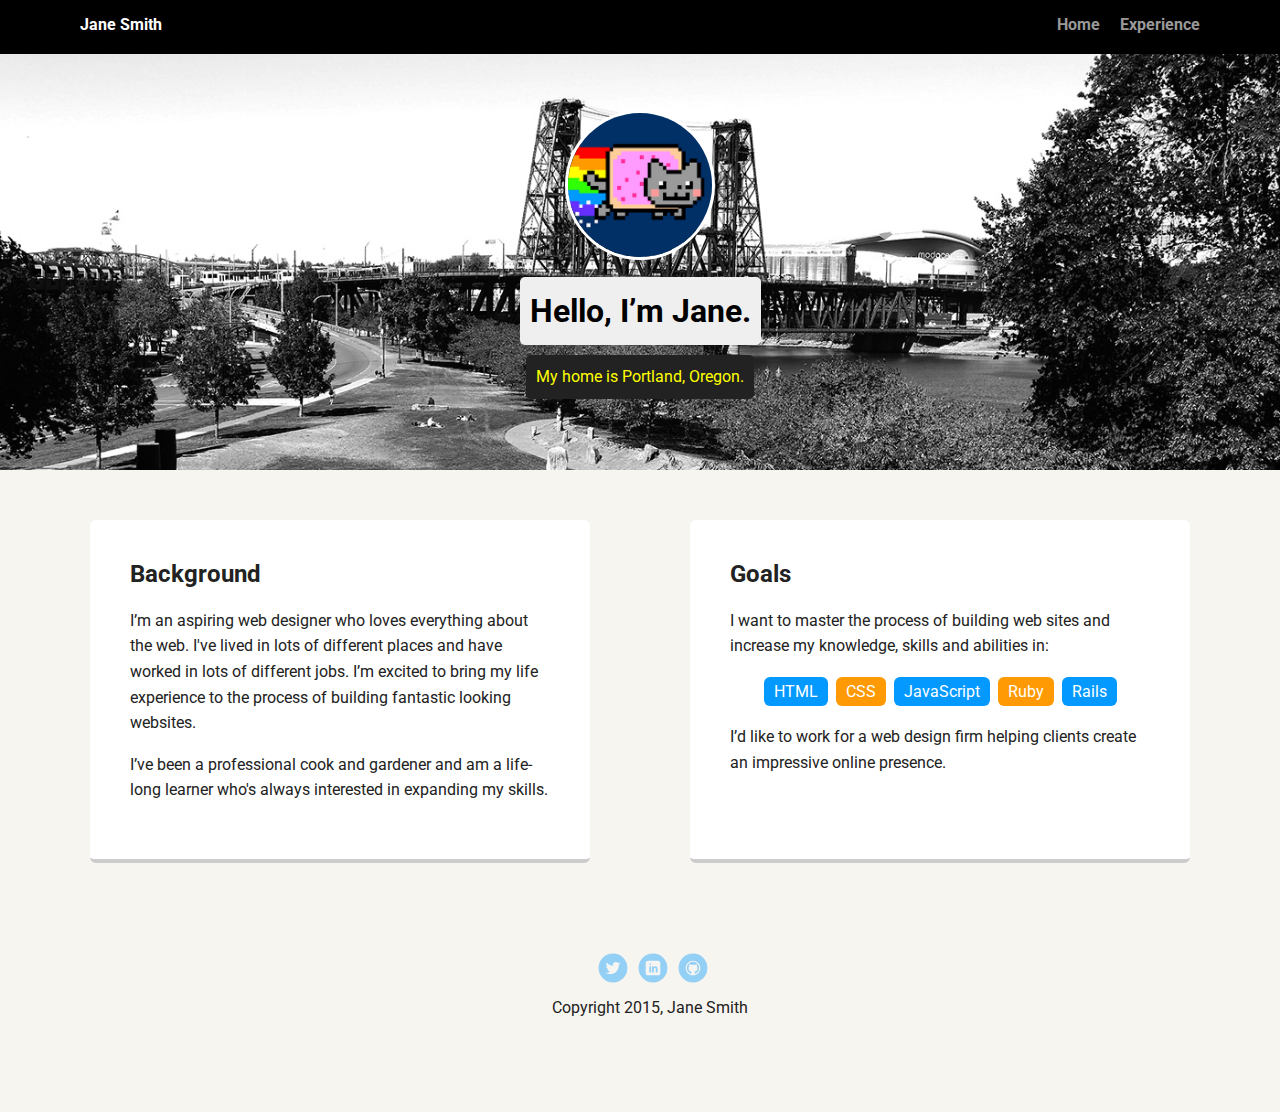
==== index.html @ 94e8486a "organizing files" ====
<!doctype html>
<html lang="en">
<head>
  <meta charset="utf-8">
  <title>Jane Smith's Profile</title>
  <meta name="viewport" content="width=device-width, initial-scale=1.0">
  <link rel="stylesheet" href="styles.css">
  <link href="https://fonts.googleapis.com/css?family=Muli%7CRoboto:400,300,500,700,900" rel="stylesheet"></head>
  <body>

    <div class="main-nav">
        <ul class="nav">
          <li class="name">Jane Smith</li>
          <li><a href="#">Home</a></li>
          <li><a href="#">Experience</a></li>
        </ul>
    </div>

    <header>
      <img src="images/me.png" alt="Drawing of Jane Smith" class="profile-image">
      <h1 class="tag name">Hello, I’m Jane.</h1>
      <p class="tag location">My home is Portland, Oregon.</p>
    </header>

    <main class="flex">
      <div class="card">
        <h2>Background</h2>
        <p>I’m an aspiring web designer who loves everything about the web. I've lived in lots of different places and have worked in lots of different jobs. I’m excited to bring my life experience to the process of building fantastic looking websites.</p>
        <p>I’ve been a professional cook and gardener and am a life-long learner who's always interested in expanding my skills.</p>
      </div> 

      <div class="card">
        <h2>Goals</h2>
        <p>I want to master the process of building web sites and increase my knowledge, skills and abilities in:</p>
        <ul class="skills">
          <li>HTML</li>
          <li>CSS</li>
          <li>JavaScript</li>
          <li>Ruby</li>
          <li>Rails</li>
        </ul>
        <p>I’d like to work for a web design firm helping clients create an impressive online presence.</p>
      </div> 

    </main>
    <footer>
      <ul>
        <li><a href="#" class="social twitter">Twitter</a></li>
        <li><a href="#" class="social linkedin">LinkedIn</a></li>
        <li><a href="#" class="social github">Github</a></li>
      </ul>
      <p class="copyright">Copyright 2015, Jane Smith</p>
    </footer>
  </body>
  </html>
---- styles.css ----
/* Global Layout Set-up */
* { 
  box-sizing: border-box;
}
  
body {
  margin: 0;
  padding: 0;
  text-align: center;
  font-family: 'Roboto', sans-serif;
  color: #222;
  background: #f7f5f0;
}
/* Link Styles */

a {
  text-decoration: none;
  color: #999;
}
a:hover {
  color: #6633ff;
}

/* Section Styles */

.main-nav {
  width: 100%;
  background: black;
  min-height: 30px;
  padding: 10px;
  position: fixed;
  text-align: center;
}
.nav {
  display: flex;
  justify-content: space-around;
  font-weight: 700;
  list-style-type: none;
  margin: 0 auto;
  padding: 0;
}

.nav .name {
    display: block;
    margin-right: auto;
    color: white;
}
.nav li {
  padding: 5px 10px 10px 10px;
}
.nav a {
  transition: all .5s;
}
.nav a:hover {
  color: white
}

header {
  text-align: center;
  background: url('images/portland.jpg') no-repeat top center ;
  background-size: cover;
  overflow: hidden;
  padding-top: 60px;
}
header {
  line-height: 1.5;
}
header .profile-image {
  margin-top: 50px;
  width: 150px;
  height: 150px;
  border-radius: 50%;
  border: 3px solid white;
  transition: all .5s;
}
header .profile-image:hover {
  transform: scale(1.2) rotate(5deg);
}
.tag {
  background-color: #efefef;
  color: black;
  padding: 10px;
  border-radius: 5px;
  display: table;
  margin: 10px auto;
} 
.location {
  background-color: #222;
  color: yellow;
}
.card {
  margin: 30px;
  padding: 20px 40px 40px;
  max-width: 500px;
  text-align: left;
  background: #fff;
  border-bottom: 4px solid #ccc;
  border-radius: 6px;
  transition: all .5s;
}
.card:hover {
  border-color: #ff99ff;
}

ul.skills {
  padding: 0;
  text-align: center;
}

.skills li {
  border-radius: 6px;
  display: inline-block;
  background: #ff9904;
  color: white;
  padding: 5px 10px;
  margin: 2px;
}

.skills li:nth-child(odd) {
  background: #0399ff;
}

footer {
  width: 100%;
  min-height: 30px;
  padding: 20px 0 40px 20px;
}

footer .copyright {
  top: -8px;
  font-size: .75em;
}

footer ul {
  list-style-type: none;
  margin: 0;
  padding: 0;
}

footer ul li {
  display: inline-block;
}

a.social {
  display: inline-block;
  text-indent: -9999px;
  margin-left: 5px;
  width: 30px;
  height: 30px;
  background-size: 30px 30px;
  opacity: .4;
  transition: all .5s;
}
a.twitter {
  background-image: url(images/twitter.svg);
}
a.linkedin {
  background-image: url(images/linkedin.svg);
}
a.github {
  background-image: url(images/github.svg);
}
a.social:hover {
  opacity: 1;
}
.clearfix {
  clear: both;
}

/* Styles for larger screens */
@media screen and (min-width: 720px) {
  
  .flex {
      display: -ms-flexbox;      /* TWEENER - IE 10 */
      display: flex; 
      max-width: 1200px;
      -ms-flex-pack: distribute;
      justify-content: space-around;
      margin: 0 auto;
  }

  header {
    min-height: 470px;
  }

  .nav {
    max-width: 1200px;
    padding: 0 30px;
  }


  main {
    padding-top: 20px;
  }

  main p {
    line-height: 1.6em;
  }

  footer {
    font-size: 1.3em;
    max-width: 1200px;
    margin: 40px auto;
  }

}
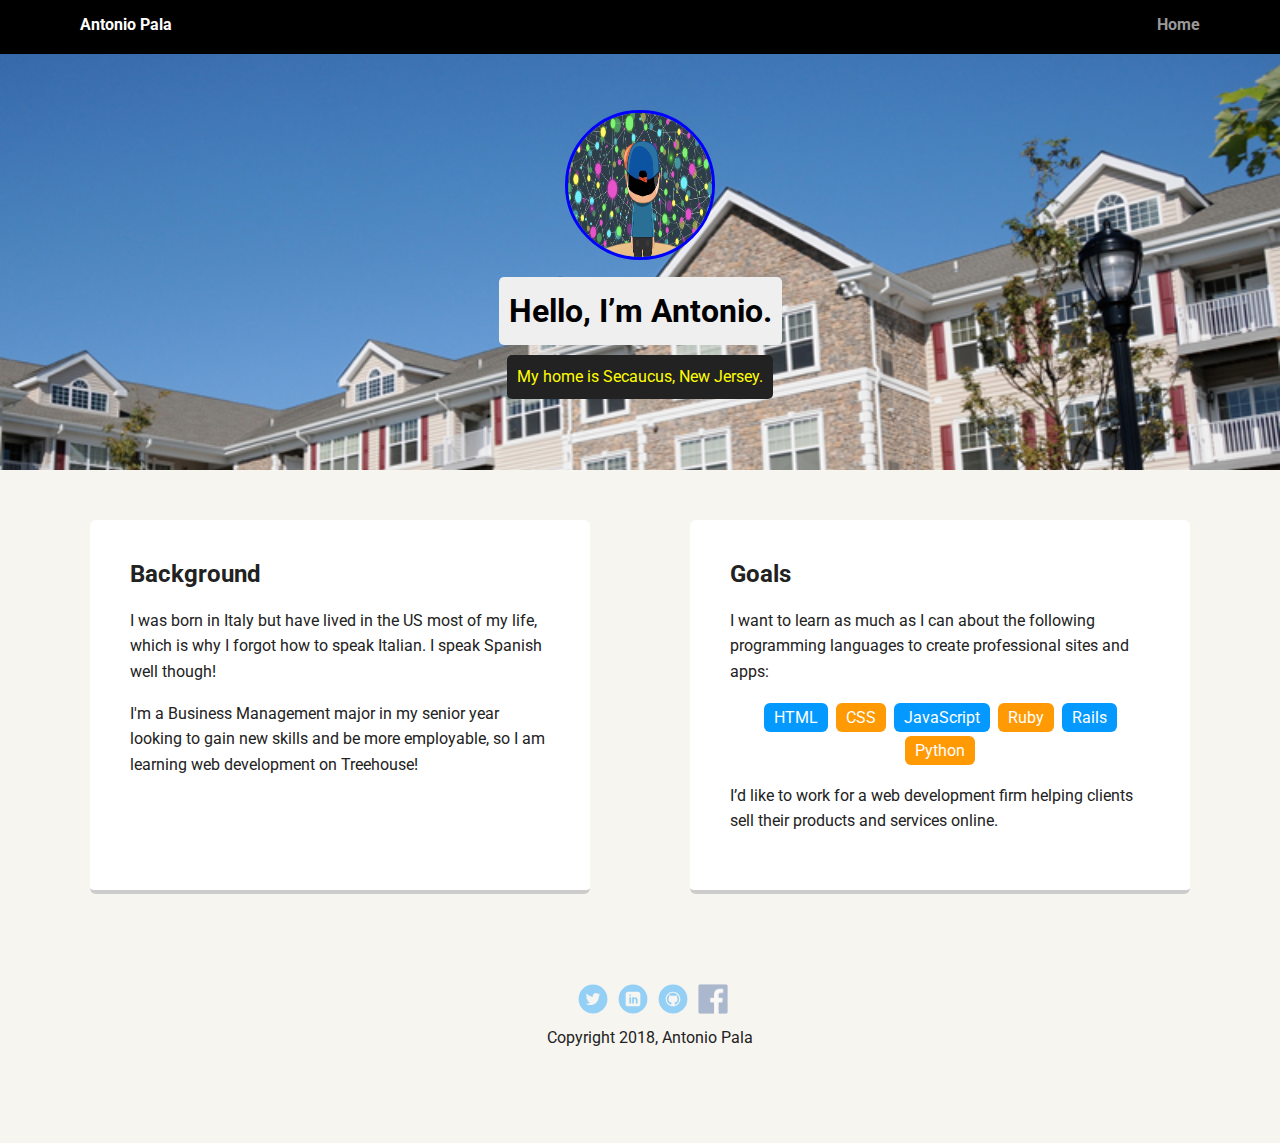
==== commit 31f2a80d: "Finalizing project" ====
--- a/index.html
+++ b/index.html
@@ -2,7 +2,7 @@
 <html lang="en">
 <head>
   <meta charset="utf-8">
-  <title>Jane Smith's Profile</title>
+  <title>Antonio's Profile</title>
   <meta name="viewport" content="width=device-width, initial-scale=1.0">
   <link rel="stylesheet" href="styles.css">
   <link href="https://fonts.googleapis.com/css?family=Muli%7CRoboto:400,300,500,700,900" rel="stylesheet"></head>
@@ -10,46 +10,47 @@
 
     <div class="main-nav">
         <ul class="nav">
-          <li class="name">Jane Smith</li>
-          <li><a href="#">Home</a></li>
-          <li><a href="#">Experience</a></li>
+          <li class="name">Antonio Pala</li>
+          <li><a href="index.html">Home</a></li>
         </ul>
     </div>
 
     <header>
-      <img src="images/me.png" alt="Drawing of Jane Smith" class="profile-image">
-      <h1 class="tag name">Hello, I’m Jane.</h1>
-      <p class="tag location">My home is Portland, Oregon.</p>
+      <img src="images/Coder.png" alt="Picture from children's book about coding" class="profile-image">
+      <h1 class="tag name">Hello, I’m Antonio.</h1>
+      <p class="tag location">My home is Secaucus, New Jersey.</p>
     </header>
 
     <main class="flex">
       <div class="card">
         <h2>Background</h2>
-        <p>I’m an aspiring web designer who loves everything about the web. I've lived in lots of different places and have worked in lots of different jobs. I’m excited to bring my life experience to the process of building fantastic looking websites.</p>
-        <p>I’ve been a professional cook and gardener and am a life-long learner who's always interested in expanding my skills.</p>
-      </div> 
+        <p>I was born in Italy but have lived in the US most of my life, which is why I forgot how to speak Italian. I speak Spanish well though!</p>
+        <p>I'm a Business Management major in my senior year looking to gain new skills and be more employable, so I am learning web development on Treehouse!</p>
+      </div>
 
       <div class="card">
         <h2>Goals</h2>
-        <p>I want to master the process of building web sites and increase my knowledge, skills and abilities in:</p>
+        <p>I want to learn as much as I can about the following programming languages to create professional sites and apps:</p>
         <ul class="skills">
           <li>HTML</li>
           <li>CSS</li>
           <li>JavaScript</li>
           <li>Ruby</li>
           <li>Rails</li>
+          <li>Python</li>
         </ul>
-        <p>I’d like to work for a web design firm helping clients create an impressive online presence.</p>
-      </div> 
+        <p>I’d like to work for a web development firm helping clients sell their products and services online.</p>
+      </div>
 
     </main>
     <footer>
       <ul>
-        <li><a href="#" class="social twitter">Twitter</a></li>
-        <li><a href="#" class="social linkedin">LinkedIn</a></li>
-        <li><a href="#" class="social github">Github</a></li>
+        <li><a href="https://twitter.com/AntonioPala12" class="social twitter">Twitter</a></li>
+        <li><a href="https://www.linkedin.com/in/antonio-pala-8873015a/" class="social linkedin">LinkedIn</a></li>
+        <li><a href="https://github.com/AntonioPala" class="social github">Github</a></li>
+        <li><a href="https://www.facebook.com/antonio.pala.338" class="social fb">Facebook</a></li>
       </ul>
-      <p class="copyright">Copyright 2015, Jane Smith</p>
+      <p class="copyright">Copyright 2018, Antonio Pala</p>
     </footer>
   </body>
   </html>
--- a/styles.css
+++ b/styles.css
@@ -1,8 +1,8 @@
 /* Global Layout Set-up */
-* { 
+* {
   box-sizing: border-box;
 }
-  
+
 body {
   margin: 0;
   padding: 0;
@@ -57,7 +57,7 @@
 
 header {
   text-align: center;
-  background: url('images/portland.jpg') no-repeat top center ;
+  background: url('images/Secaucus.jpg') no-repeat top center ;
   background-size: cover;
   overflow: hidden;
   padding-top: 60px;
@@ -70,11 +70,11 @@
   width: 150px;
   height: 150px;
   border-radius: 50%;
-  border: 3px solid white;
+  border: 3px solid blue;
   transition: all .5s;
 }
 header .profile-image:hover {
-  transform: scale(1.2) rotate(5deg);
+  transform: scale(1.2) rotate(360deg);
 }
 .tag {
   background-color: #efefef;
@@ -83,7 +83,7 @@
   border-radius: 5px;
   display: table;
   margin: 10px auto;
-} 
+}
 .location {
   background-color: #222;
   color: yellow;
@@ -160,6 +160,10 @@
 a.github {
   background-image: url(images/github.svg);
 }
+
+a.fb {
+  background-image: url(images/fb.png)
+}
 a.social:hover {
   opacity: 1;
 }
@@ -169,10 +173,10 @@
 
 /* Styles for larger screens */
 @media screen and (min-width: 720px) {
-  
+
   .flex {
       display: -ms-flexbox;      /* TWEENER - IE 10 */
-      display: flex; 
+      display: flex;
       max-width: 1200px;
       -ms-flex-pack: distribute;
       justify-content: space-around;
@@ -204,4 +208,3 @@
   }
 
 }
-
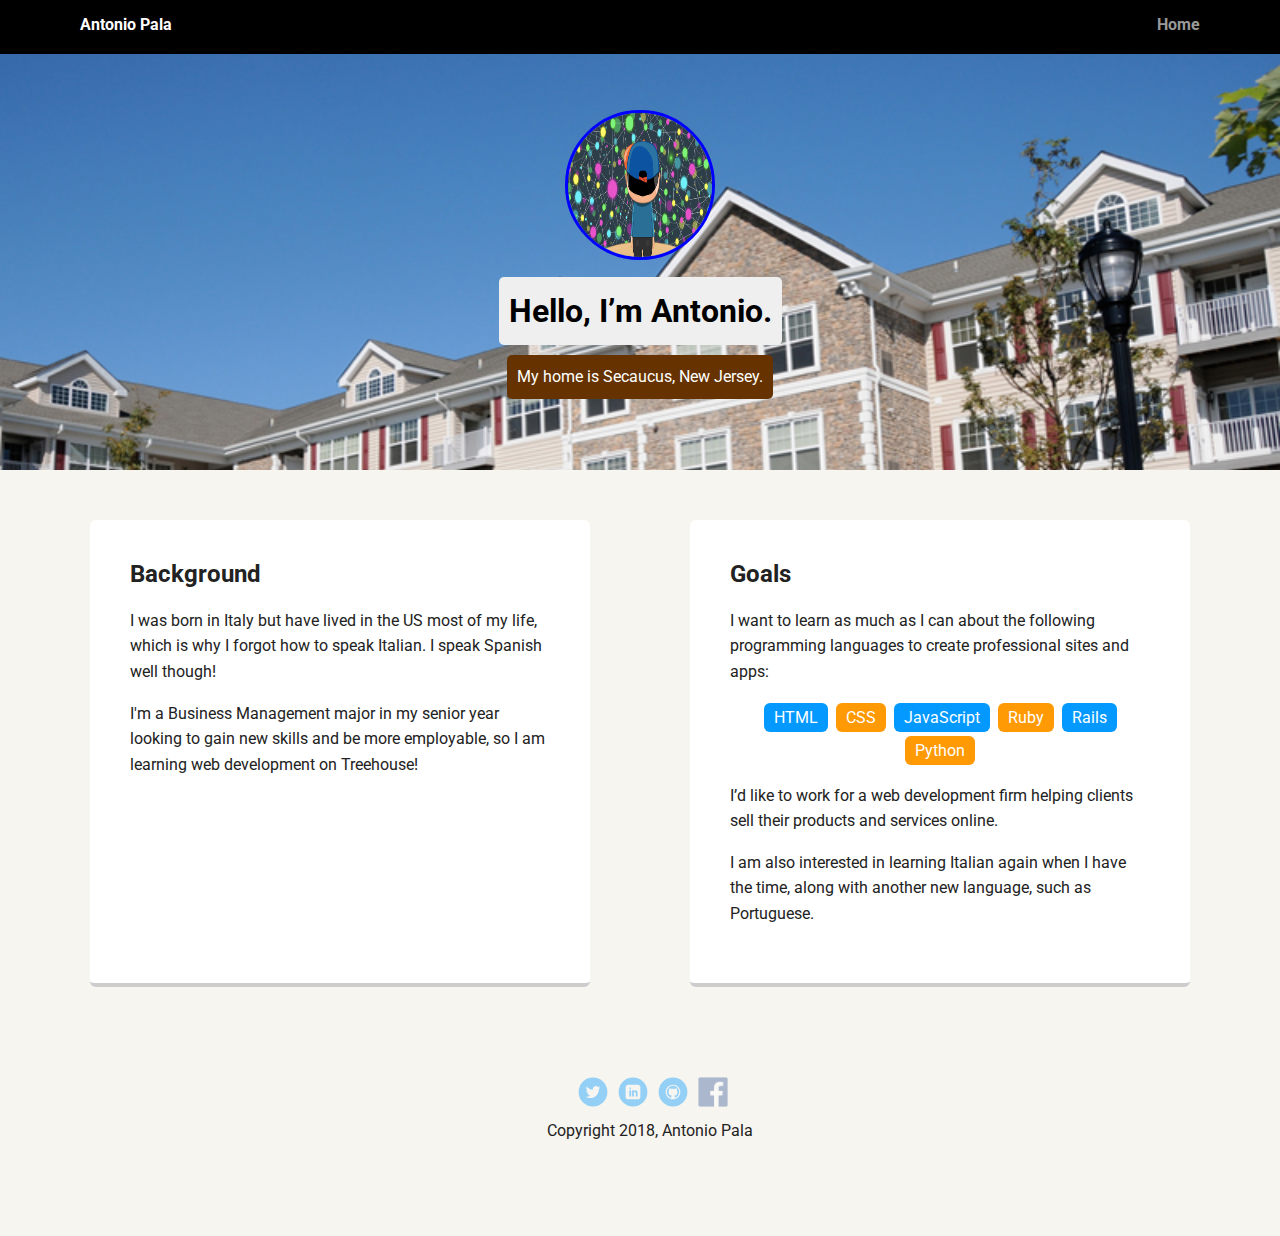
==== commit dbf27c97: "Finalizing project" ====
--- a/index.html
+++ b/index.html
@@ -40,6 +40,7 @@
           <li>Python</li>
         </ul>
         <p>I’d like to work for a web development firm helping clients sell their products and services online.</p>
+        <p>I am also interested in learning Italian again when I have the time, along with another new language, such as Portuguese.
       </div>
 
     </main>
--- a/styles.css
+++ b/styles.css
@@ -85,8 +85,8 @@
   margin: 10px auto;
 }
 .location {
-  background-color: #222;
-  color: yellow;
+  background-color: #663300;
+  color: white;
 }
 .card {
   margin: 30px;
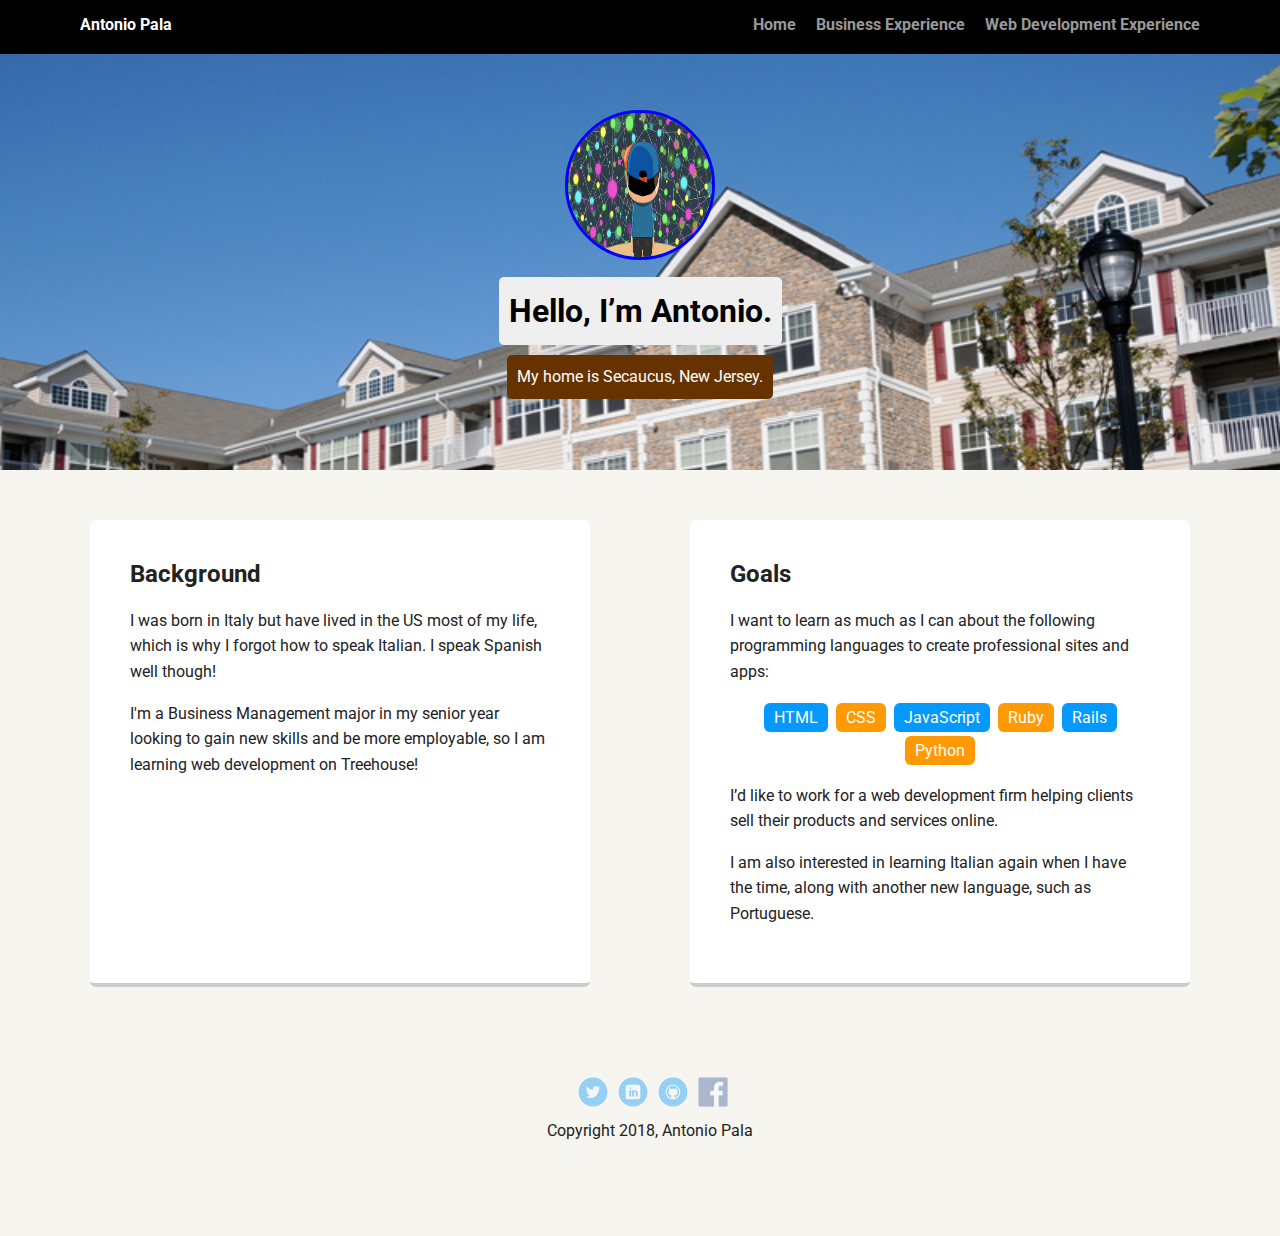
==== commit 19618ed0: "Updated project" ====
--- a/index.html
+++ b/index.html
@@ -12,6 +12,8 @@
         <ul class="nav">
           <li class="name">Antonio Pala</li>
           <li><a href="index.html">Home</a></li>
+          <li><a href="experience.html" target="_blank">Business Experience</a></li>
+          <li><a href="experience2.html" target="_blank">Web Development Experience</a></li>
         </ul>
     </div>
 
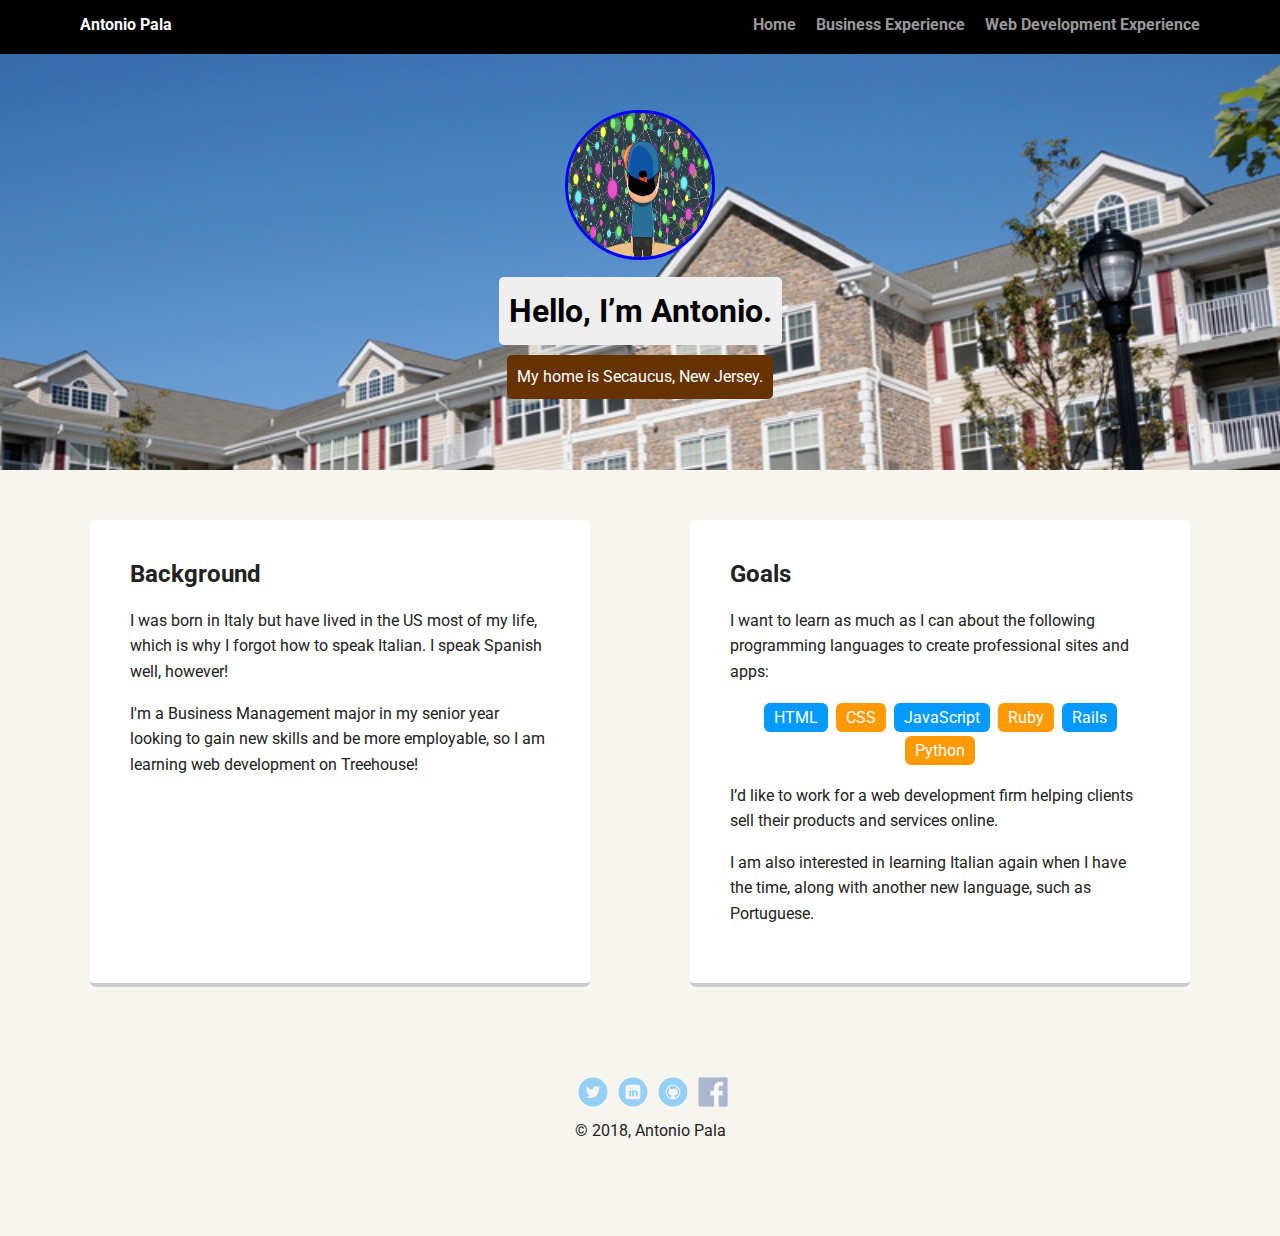
==== commit 30db82b6: "update" ====
--- a/index.html
+++ b/index.html
@@ -1,59 +1,60 @@
 <!doctype html>
 <html lang="en">
-<head>
-  <meta charset="utf-8">
-  <title>Antonio's Profile</title>
-  <meta name="viewport" content="width=device-width, initial-scale=1.0">
-  <link rel="stylesheet" href="styles.css">
-  <link href="https://fonts.googleapis.com/css?family=Muli%7CRoboto:400,300,500,700,900" rel="stylesheet"></head>
+  <head>
+    <meta charset="utf-8">
+    <title>Antonio's Profile</title>
+    <meta name="viewport" content="width=device-width, initial-scale=1.0">
+    <link rel="stylesheet" href="styles.css">
+    <link href="https://fonts.googleapis.com/css?family=Muli%7CRoboto:400,300,500,700,900" rel="stylesheet">
+  </head>
+
   <body>
-
-    <div class="main-nav">
-        <ul class="nav">
-          <li class="name">Antonio Pala</li>
-          <li><a href="index.html">Home</a></li>
-          <li><a href="experience.html" target="_blank">Business Experience</a></li>
-          <li><a href="experience2.html" target="_blank">Web Development Experience</a></li>
-        </ul>
-    </div>
-
-    <header>
-      <img src="images/Coder.png" alt="Picture from children's book about coding" class="profile-image">
-      <h1 class="tag name">Hello, I’m Antonio.</h1>
-      <p class="tag location">My home is Secaucus, New Jersey.</p>
-    </header>
-
-    <main class="flex">
-      <div class="card">
-        <h2>Background</h2>
-        <p>I was born in Italy but have lived in the US most of my life, which is why I forgot how to speak Italian. I speak Spanish well though!</p>
-        <p>I'm a Business Management major in my senior year looking to gain new skills and be more employable, so I am learning web development on Treehouse!</p>
+      <div class="main-nav">
+          <ul class="nav">
+            <li class="name">Antonio Pala</li>
+            <li><a href="index.html">Home</a></li>
+            <li><a href="experience.html" target="_blank">Business Experience</a></li>
+            <li><a href="experience2.html" target="_blank">Web Development Experience</a></li>
+          </ul>
       </div>
 
-      <div class="card">
-        <h2>Goals</h2>
-        <p>I want to learn as much as I can about the following programming languages to create professional sites and apps:</p>
-        <ul class="skills">
-          <li>HTML</li>
-          <li>CSS</li>
-          <li>JavaScript</li>
-          <li>Ruby</li>
-          <li>Rails</li>
-          <li>Python</li>
+      <header>
+        <img src="images/Coder.png" alt="Picture from children's book about coding" class="profile-image">
+        <h1 class="tag name">Hello, I’m Antonio.</h1>
+        <p class="tag location">My home is Secaucus, New Jersey.</p>
+      </header>
+
+      <main class="flex">
+        <div class="card">
+          <h2>Background</h2>
+          <p>I was born in Italy but have lived in the US most of my life, which is why I forgot how to speak Italian. I speak Spanish well, however!</p>
+          <p>I'm a Business Management major in my senior year looking to gain new skills and be more employable, so I am learning web development on Treehouse!</p>
+        </div>
+
+        <div class="card">
+          <h2>Goals</h2>
+          <p>I want to learn as much as I can about the following programming languages to create professional sites and apps:</p>
+          <ul class="skills">
+            <li>HTML</li>
+            <li>CSS</li>
+            <li>JavaScript</li>
+            <li>Ruby</li>
+            <li>Rails</li>
+            <li>Python</li>
+          </ul>
+          <p>I’d like to work for a web development firm helping clients sell their products and services online.</p>
+          <p>I am also interested in learning Italian again when I have the time, along with another new language, such as Portuguese.
+        </div>
+
+      </main>
+      <footer>
+        <ul>
+          <li><a href="https://twitter.com/AntonioPala12" class="social twitter">Twitter</a></li>
+          <li><a href="https://www.linkedin.com/in/antonio-pala-8873015a/" class="social linkedin">LinkedIn</a></li>
+          <li><a href="https://github.com/AntonioPala" class="social github">Github</a></li>
+          <li><a href="https://www.facebook.com/antonio.pala.338" class="social fb">Facebook</a></li>
         </ul>
-        <p>I’d like to work for a web development firm helping clients sell their products and services online.</p>
-        <p>I am also interested in learning Italian again when I have the time, along with another new language, such as Portuguese.
-      </div>
-
-    </main>
-    <footer>
-      <ul>
-        <li><a href="https://twitter.com/AntonioPala12" class="social twitter">Twitter</a></li>
-        <li><a href="https://www.linkedin.com/in/antonio-pala-8873015a/" class="social linkedin">LinkedIn</a></li>
-        <li><a href="https://github.com/AntonioPala" class="social github">Github</a></li>
-        <li><a href="https://www.facebook.com/antonio.pala.338" class="social fb">Facebook</a></li>
-      </ul>
-      <p class="copyright">Copyright 2018, Antonio Pala</p>
-    </footer>
-  </body>
+        <p class="copyright">&copy; 2018, Antonio Pala</p>
+      </footer>
+    </body>
   </html>
